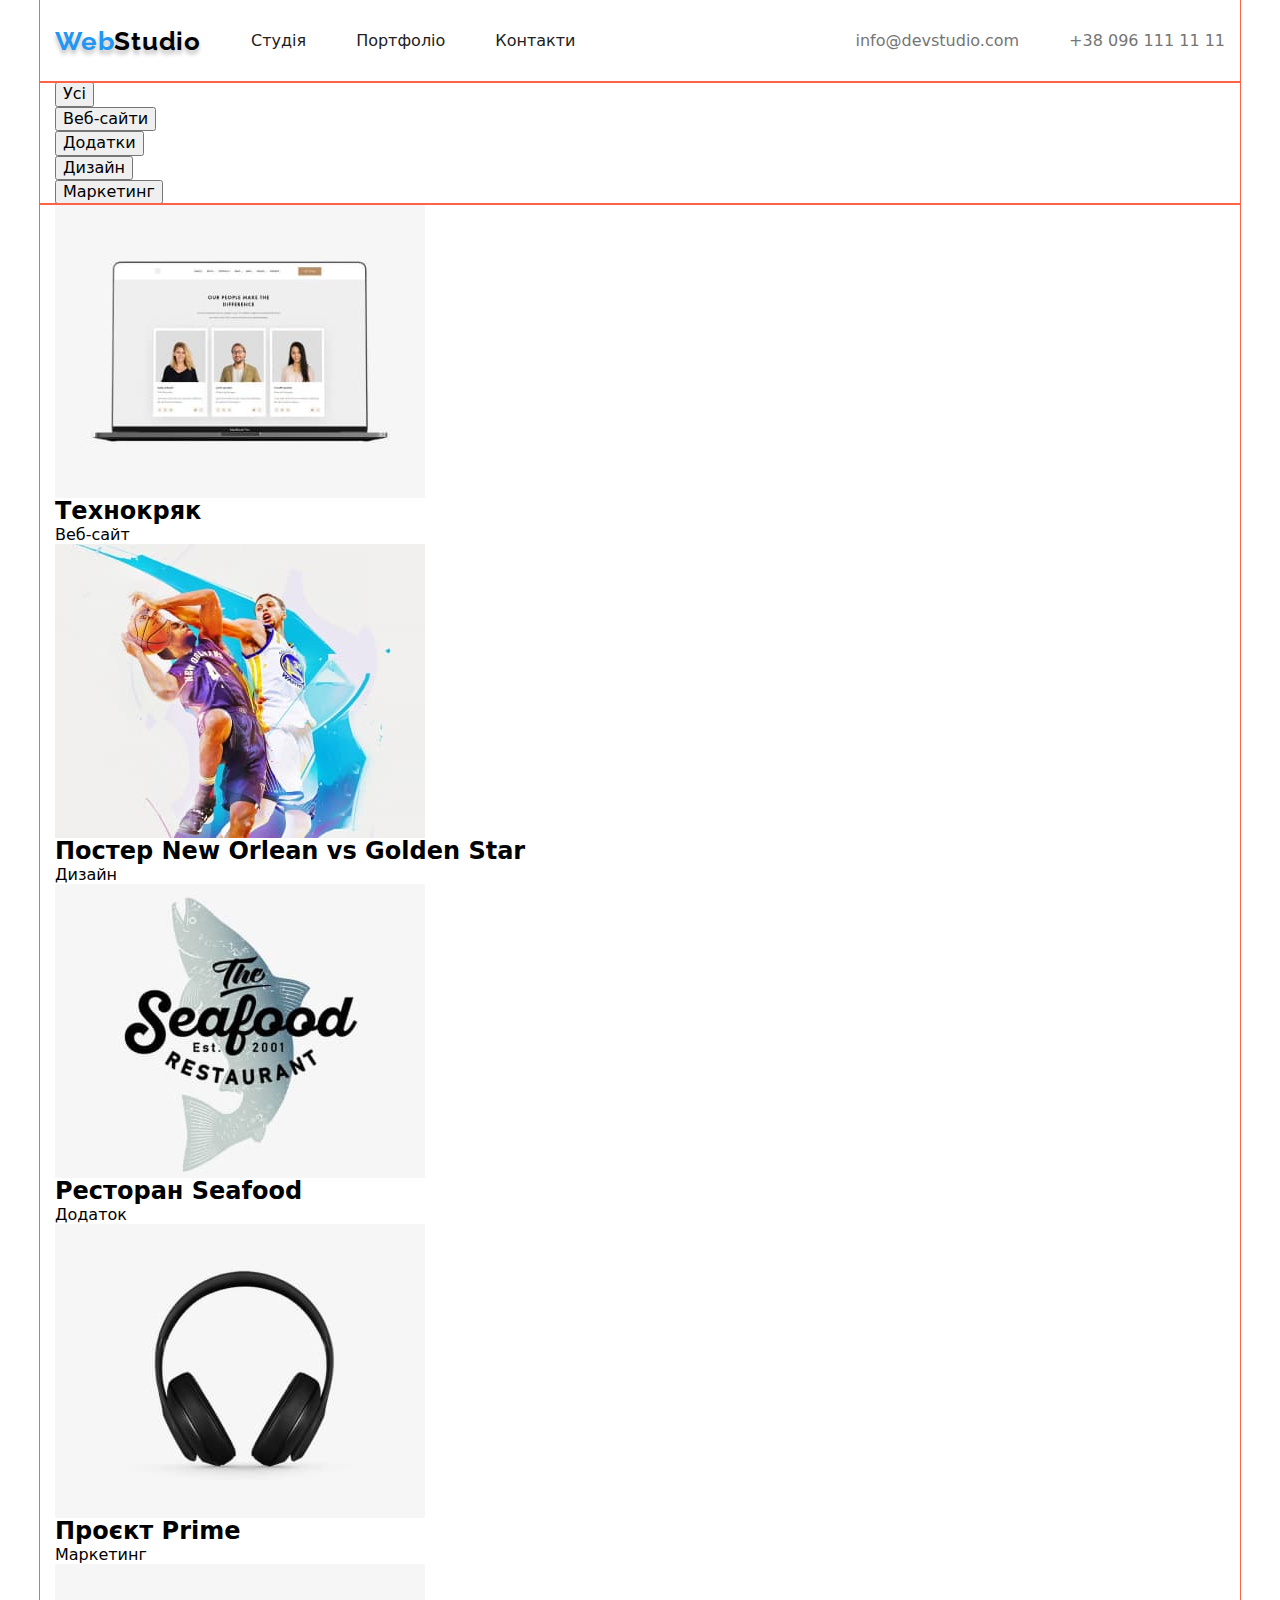
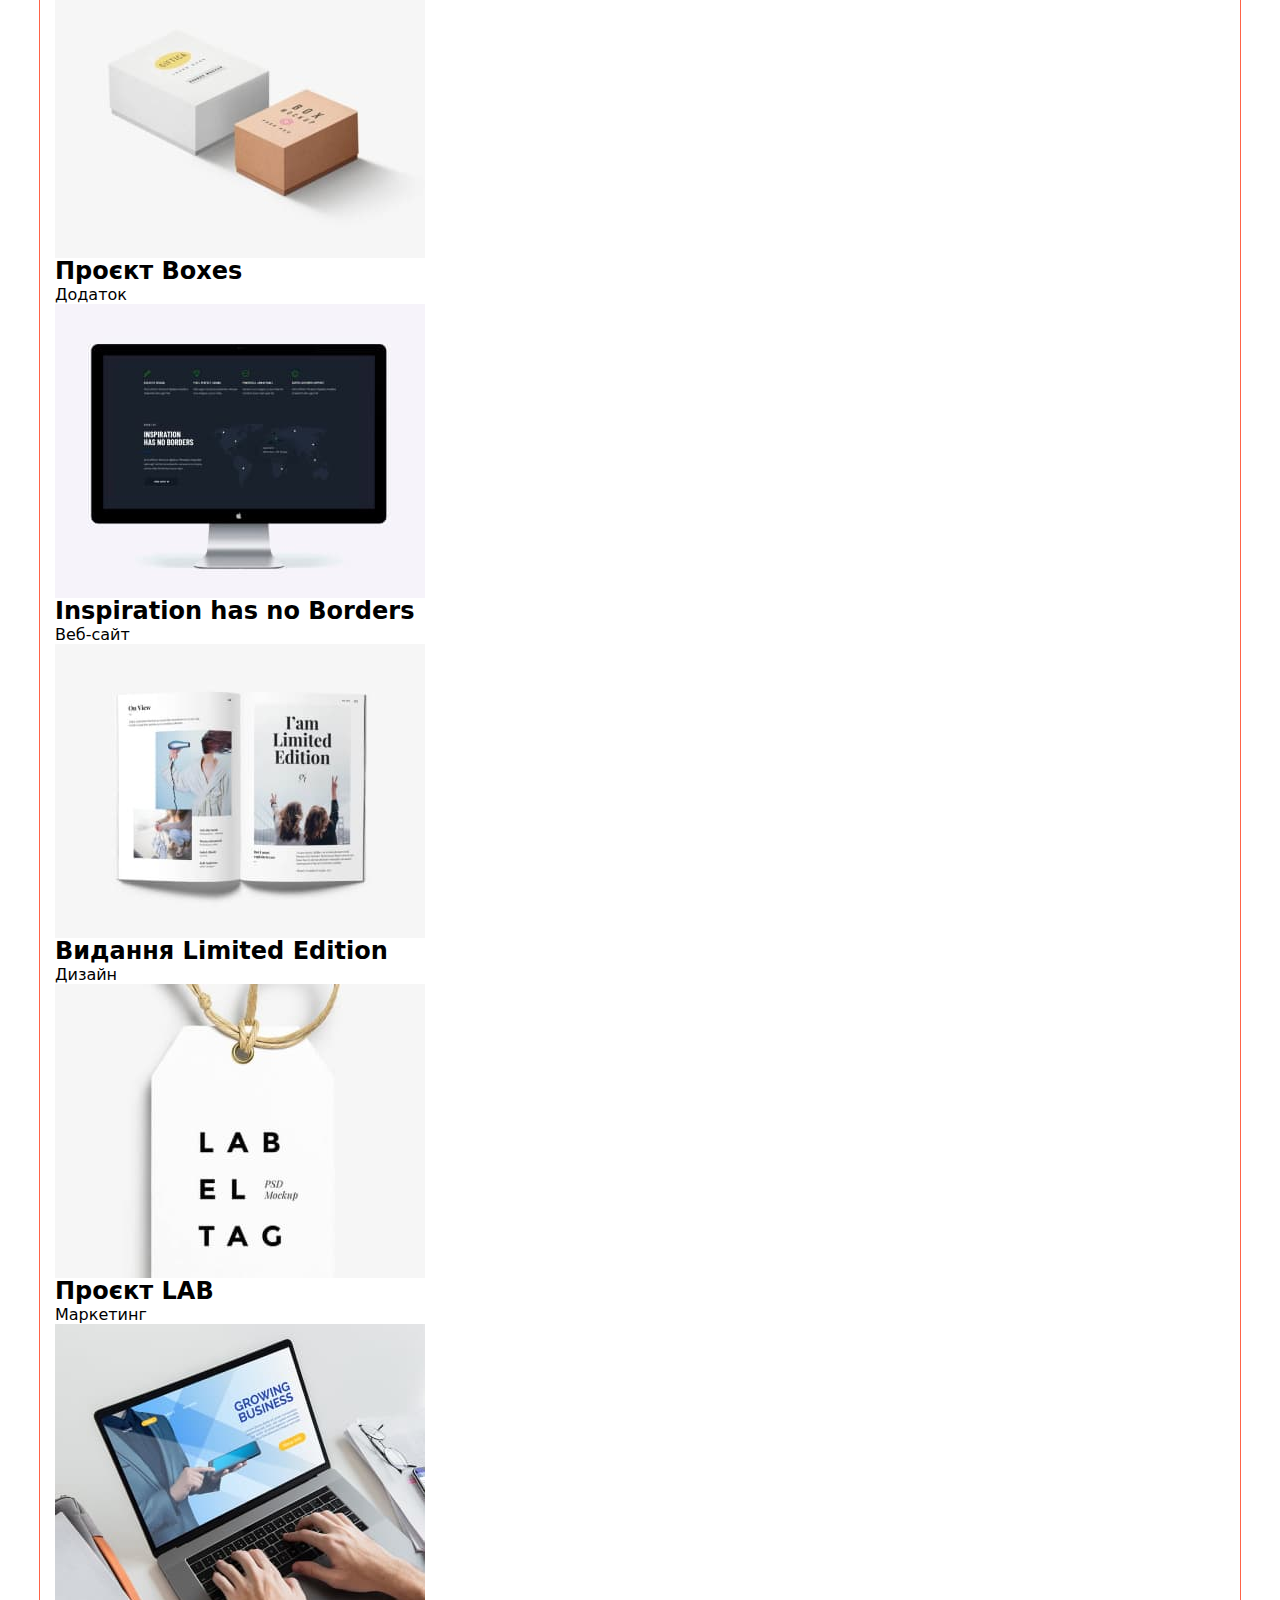
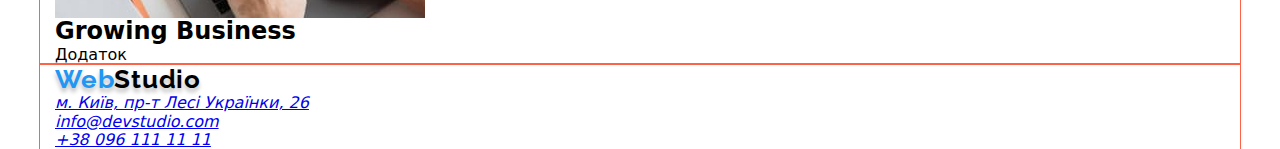
==== portfolio.html @ 40fbf017 "homework4" ====
<!DOCTYPE html>
<html lang="en">
<head>
    <meta charset="UTF-8">
    <meta name="viewport" content="width=device-width, initial-scale=1.0">
    <title>Portfolio</title>
    <link rel="stylesheet" href="https://cdnjs.cloudflare.com/ajax/libs/modern-normalize/2.0.0/modern-normalize.min.css">
    <link rel="stylesheet" href="./css/style.css">
    <link rel="preconnect" href="https://fonts.googleapis.com">
    <link rel="preconnect" href="https://fonts.gstatic.com" crossorigin>
    <link href="https://fonts.googleapis.com/css2?family=Raleway:wght@700&family=Roboto:wght@400;500;700;900&display=swap" rel="stylesheet">
</head>
<body>

    <!-- header -->

    <header class="header">
        <div class="container">
            <div class="header-section">
                <nav class="header-nav">
                    <a class="logo" href="./index.html">Web<span class="part">Studio</span></a>
                    <ul class="link-list">
                        <li><a class="link" href="./index.html">Студія</a></li>
                        <li><a class="link" href="./portfolio.html">Портфоліо</a></li>
                        <li><a class="link" href="#">Контакти</a></li>
                    </ul>
                </nav>
                    <ul class="contact-list">
                        <li><a class="contact" href="#">info@devstudio.com</a></li>
                        <li><a class="contact" href="#">+38 096 111 11 11</a></li>
                    </ul>
            </div>
        </div>
    </header>

    <!-- main -->

    <main>
        <section class="portfolio">
            <div class="container">
                <ul class="button-list">
                    <li><button class="button">Усі</button></li>
                    <li><button class="button">Веб-сайти</button></li>
                    <li><button class="button">Додатки</button></li>
                    <li><button class="button">Дизайн</button></li>
                    <li><button class="button">Маркетинг</button></li>
                </ul>
            </div>
            <div class="container poster">
                <h1 class="visually-hidden">Проекти</h1>
                <ul class="portfolio-list">
                    <li class="portfolio-item">
                        <img src="./images/poster1.jpg" alt="">
                        <h2 class="portfolio-title">Технокряк</h2>
                        <p class="portfolio-text">Веб-сайт</p>
                    </li>
                    <li class="portfolio-item">
                        <img src="./images/poster2.jpg" alt="">
                        <h2 class="portfolio-title">Постер New Orlean vs Golden Star</h2>
                        <p class="portfolio-text">Дизайн</p>
                    </li>
                    <li class="portfolio-item">
                        <img src="./images/poster3.jpg" alt="">
                        <h2 class="portfolio-title">Ресторан Seafood</h2>
                        <p class="portfolio-text">Додаток</p>
                    </li>
                    <li class="portfolio-item">
                        <img src="./images/poster4.jpg" alt="">
                        <h2 class="portfolio-title">Проєкт Prime</h2>
                        <p class="portfolio-text">Маркетинг</p>
                    </li>
                    <li class="portfolio-item">
                        <img src="./images/poster5.jpg" alt="">
                        <h2 class="portfolio-title">Проєкт Boxes</h2>
                        <p class="portfolio-text">Додаток</p>
                    </li>
                    <li class="portfolio-item">
                        <img src="./images/poster6.jpg" alt="">
                        <h2 class="portfolio-title">Inspiration has no Borders</h2>
                        <p class="portfolio-text">Веб-сайт</p>
                    </li>
                    <li class="portfolio-item">
                        <img src="./images/poster7.jpg" alt="">
                        <h2 class="portfolio-title">Видання Limited Edition</h2>
                        <p class="portfolio-text">Дизайн</p>
                    </li>
                    <li class="portfolio-item">
                        <img src="./images/poster8.jpg" alt="">
                        <h2 class="portfolio-title">Проєкт LAB</h2>
                        <p class="portfolio-text">Маркетинг</p>
                    </li>
                    <li class="portfolio-item">
                        <img src="./images/poster9.jpg" alt="">
                        <h2 class="portfolio-title">Growing Business</h2>
                        <p class="portfolio-text">Додаток</p>
                    </li>
                </ul>
            </div>
        </section>
    </main>

    <!-- footer -->

    <footer class="footer">
        <div class="container">
            <a class="logo" href="./index.html">Web<span class="part">Studio</span></a>
            <address class="address">
                <ul class="address-list">
                    <li><a class="link" href="https://goo.gl/maps/CPtrU1FHBa2aNyZL9" target="_blank" rel="noopener noreferrer nofollow">м. Київ, пр-т Лесі Українки, 26</a></li>
                    <li><a class="contact" href="#">info@devstudio.com</a></li>
                    <li><a class="contact" href="#">+38 096 111 11 11</a></li>
                </ul>
            </address>
        </div>
    </footer>
</body>
</html>
---- css/style.css ----
:root {
    --primary-text-color: #757575;
    --title-text-color: #212121;
    --accent-color: #2196F3;
    --team-background-color: #F5F4FA;
    --footer-color: #2F303A;
    --color-white: #FFFFFF;
    --color-black: #000000;
    --footer-contact-color: rgba(255, 255, 255, 0.60);
    --link-ikon-color: #AFB1B8;
}

.body {
    color: var(--primary-text-color);
    font-family: Roboto, sans-serif;
    font-size: 14px;
    font-weight: 400;
    background-color: var(--color-white);
    line-height: normal;
}

.visually-hidden {
    position: absolute;
    white-space: nowrap;
    width: 1px;
    height: 1px;
    overflow: hidden;
    border: 0;
    padding: 0;
    clip: rect(0 0 0 0);
    clip-path: inset(50%);
    margin: -1px;
}

h1,
h2,
h3,
h4,
h5,
h6,
p {
    margin: 0px;
    padding: 0px;
}

ul {
    margin: 0px;
    padding: 0px;
    list-style: none;
}

.container {
    width: 1200px;
    padding-left: 15px;
    padding-right: 15px;
    margin-left: auto;
    margin-right: auto;
    outline: 1px solid tomato;
}

img {
    display: block;
    height: auto;
}


/* header */

.logo {
    color: var(--accent-color);
    font-family: Raleway;
    font-size: 26px;
    font-weight: 700;
    letter-spacing: 0.78px;
    line-height: normal;
    text-decoration: none;
    text-shadow: 0px 4px 4px rgba(0, 0, 0, 0.25);
}

.part {
    color: var(--color-black);
}

.header .link {
    display: block;
    margin: 32px 0;

    color: var(--title-text-color);
    font-weight: 500;
    text-decoration: none;
}

.header .link:hover,
.header .link:focus {
    color: var(--accent-color);
}

.header .contact {
    color: var(--primary-text-color);
    font-weight: 500;
    text-decoration: none;
}

.header .contact:hover,
.header .contact:focus {
    color: var(--accent-color);
}

.header-section {
    display: flex;
    justify-content: space-between;
}

.header-nav {
    display: flex;
    gap: 50px;
    align-items: center;

}

.header .link-list {
    display: flex;
    gap: 50px;
}

.header .contact-list {
    display: flex;
    gap: 50px;
    align-items: center;
}


/* hero */

.hero {
    background-color: var(--footer-color);
    width: 1600px;
    height: 600px;
    margin-left: auto;
    margin-right: auto;
    padding-top: 200px;
    padding-bottom: 280px;

    background-image: url(../images/hero\ image.jpg);
    background-repeat: no-repeat;
    background-size: cover;
    background-position: center;
}

.hero-title {
    color: var(--color-white);
    margin-bottom: 30px;

    font-size: 44px;
    font-weight: 900;
    text-transform: uppercase;
    text-align: center;
    line-height: 1.3;
    letter-spacing: 2.64px;
}

.hero .button {
    display: block;
    color: var(--color-white);
    background-color: var(--accent-color);
    padding: 10px 32px;
    width: 216px;
    height: 50px;
    border-radius: 4px;
    margin-left: auto;
    margin-right: auto;

    font-family: Roboto;
    font-size: 16px;
    font-weight: 700;
    line-height: 1.8;
    text-align: center;
    text-decoration: none;
}


/* advanced */

.advanced {
    padding-top: 94px;
    padding-bottom: 94px;
}

.advanced .container {
    display: flex;
    height: 248px;

}

.advanced-list {
    display: flex;
    /* justify-content: center; */
    gap: 30px;
}

.advanced-item {
    width: 270px;
}

.advanced-icon {
    display: flex;
    justify-content: center;
    align-items: center;
    
    background-color: var(--team-background-color);
    border-radius: 4px;
    height: 120px;
    margin-bottom: 30px;
}

.advanced-title {
    margin-bottom: 10px;

    font-size: 14px;
    font-weight: 700;
    text-transform: uppercase;
}

.advanced-text {
    color: var(--primary-text-color);
    font-size: 14px;
    font-weight: 400;
    line-height: 1.7;
    letter-spacing: 0.42px;
}


/* photo */


.photo {
    padding-bottom: 94px;
}

.photo .photo-title {
    margin-bottom: 50px;

    text-align: center;
    font-size: 36px;
    font-weight: 700;
}

.photo .photo-list {
    display: flex;
    justify-content: center;
    gap: 30px;
}


/* team */

.team {
    padding-top: 94px;
    padding-bottom: 94px;
    background-color: var(--team-background-color);
    text-align: center;
}

.team-title {
    margin-bottom: 50px;

    color: var(--title-text-color);
    font-size: 36px;
    font-weight: 700;
}

.team-card-list {
    display: flex;
    justify-content: center;
    gap: 30px;
}

.team-card-item {
    width: calc((100%-90) / 4);
    background-color: var(--color-white);
    box-shadow: 0px 2px 1px 0px rgba(0, 0, 0, 0.20), 0px 1px 1px 0px rgba(0, 0, 0, 0.14), 0px 1px 3px 0px rgba(0, 0, 0, 0.12);
    border-radius: 0px 0px 4px 4px;
}

.name-title {
    margin-bottom: 10px;

    color: var(--title-text-color);
    font-size: 16px;
    font-weight: 500;
}

.team-text {
    margin-bottom: 16px;

    color: var(--primary-text-color);
    font-size: 16px;
    font-weight: 400;
    letter-spacing: 0.48px;
}

.team-icon-list {
    display: flex;
    justify-content: center;
    align-items: center;
    column-gap: 10px;
}

.team-icon-list-item {
    display: block;
    width: 44px;
    height: 44px;
}


.card {
    padding: 30px 0;
}

.team-icon-link {
    display: flex;
    justify-content: center;
    align-items: center;
    width: 100%;
    height: 100%;
    fill: var(--link-ikon-color);
}


/* clients */

.clients {
    padding-top: 94px;
    padding-bottom: 94px;
    background-color: var(--color-white);
    text-align: center;
}

.clients-title {
    margin-bottom: 50px;

    font-size: 36px;
    font-weight: 700;
    letter-spacing: 1.08px;
    color: var(--title-text-color);
}
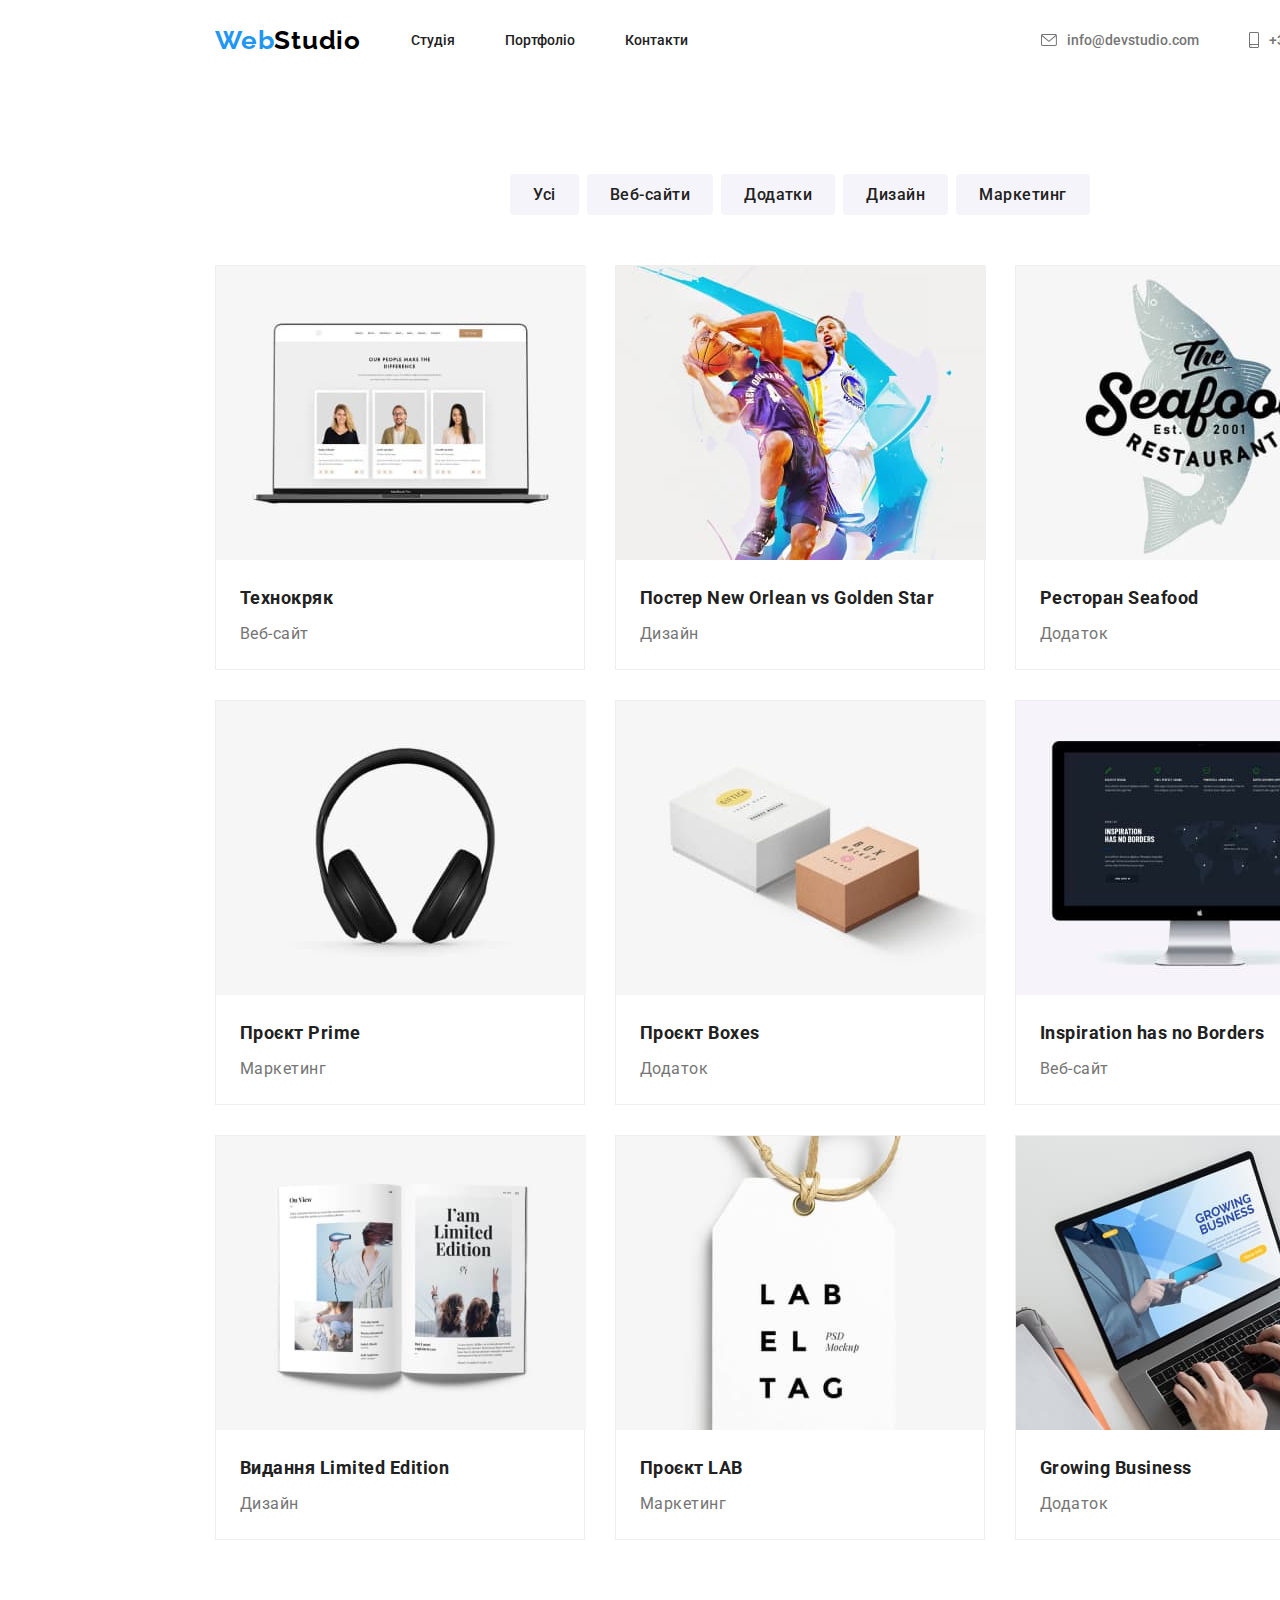
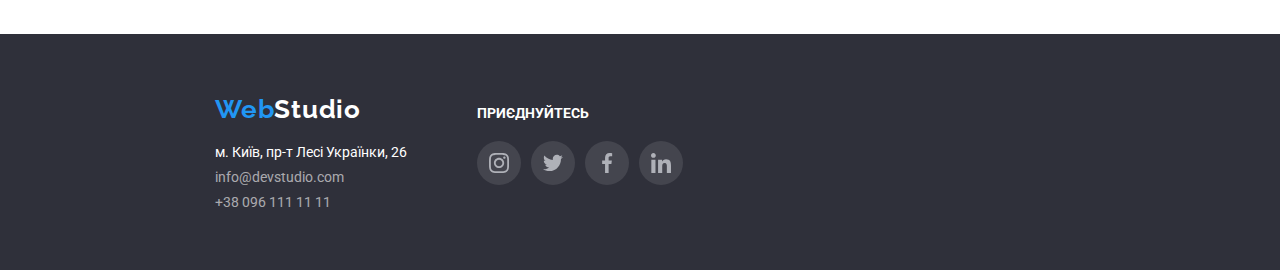
==== commit cc9205af: "homework4" ====
--- a/portfolio.html
+++ b/portfolio.html
@@ -14,7 +14,7 @@
 
     <!-- header -->
 
-    <header class="header">
+    <header class="header portfolio-page">
         <div class="container">
             <div class="header-section">
                 <nav class="header-nav">
@@ -26,8 +26,16 @@
                     </ul>
                 </nav>
                     <ul class="contact-list">
-                        <li><a class="contact" href="#">info@devstudio.com</a></li>
-                        <li><a class="contact" href="#">+38 096 111 11 11</a></li>
+                        <li class="contact-item"><a class="contact envelope" href="mailto:info@devstudio.com">
+                            <svg width="16" height="12">
+                                <use href="./images/symbol-defs.svg#icon-envelope"></use>
+                            </svg>info@devstudio.com</a>
+                        </li>
+                        <li class="contact-item"><a class="contact smartphone" href="tel:+38 096 111 11 11">
+                            <svg width="10" height="16">
+                                <use href="./images/symbol-defs.svg#icon-smartphone"></use>
+                            </svg>+38 096 111 11 11</a>
+                        </li>
                     </ul>
             </div>
         </div>
@@ -101,16 +109,43 @@
 
     <!-- footer -->
 
-    <footer class="footer">
-        <div class="container">
-            <a class="logo" href="./index.html">Web<span class="part">Studio</span></a>
-            <address class="address">
-                <ul class="address-list">
-                    <li><a class="link" href="https://goo.gl/maps/CPtrU1FHBa2aNyZL9" target="_blank" rel="noopener noreferrer nofollow">м. Київ, пр-т Лесі Українки, 26</a></li>
-                    <li><a class="contact" href="#">info@devstudio.com</a></li>
-                    <li><a class="contact" href="#">+38 096 111 11 11</a></li>
+    <footer class="footer portfolio-footer">
+        <div class="container footer-nav">
+            <div>
+                <a class="logo" href="./index.html">Web<span class="part">Studio</span></a>
+                <address class="address">
+                    <ul class="address-list">
+                        <li><a class="link" href="https://goo.gl/maps/CPtrU1FHBa2aNyZL9" target="_blank" rel="noopener noreferrer nofollow">м. Київ, пр-т Лесі Українки, 26</a></li>
+                        <li><a class="contact" href="#">info@devstudio.com</a></li>
+                        <li><a class="contact" href="#">+38 096 111 11 11</a></li>
+                    </ul>
+                </address>
+            </div>
+            <div>
+                <h2 class="join-title">Приєднуйтесь</h2>
+                <ul class="join-list">
+                    <li class="join-item">
+                        <a class="join-link" href="#"><svg width="20" height="20">
+                            <use href="./images/symbol-defs.svg#icon-instagram"></use>
+                        </svg></a>
+                    </li>
+                    <li class="join-item">
+                        <a class="join-link" href="#"><svg width="20" height="20">
+                            <use href="./images/symbol-defs.svg#icon-twitter"></use>
+                        </svg></a>
+                    </li>
+                    <li class="join-item">
+                        <a class="join-link" href="#"><svg width="20" height="20">
+                            <use href="./images/symbol-defs.svg#icon-facebook"></use>
+                        </svg></a>
+                    </li>
+                    <li class="join-item">
+                        <a class="join-link" href="#"><svg width="20" height="20">
+                            <use href="./images/symbol-defs.svg#icon-linkedin"></use>
+                        </svg></a>
+                    </li>
                 </ul>
-            </address>
+            </div>
         </div>
     </footer>
 </body>
--- a/css/style.css
+++ b/css/style.css
@@ -10,13 +10,14 @@
     --link-ikon-color: #AFB1B8;
 }
 
-.body {
+body {
     color: var(--primary-text-color);
     font-family: Roboto, sans-serif;
     font-size: 14px;
     font-weight: 400;
     background-color: var(--color-white);
     line-height: normal;
+    width: 1600px;
 }
 
 .visually-hidden {
@@ -55,7 +56,7 @@
     padding-right: 15px;
     margin-left: auto;
     margin-right: auto;
-    outline: 1px solid tomato;
+    /* outline: 1px solid tomato; */
 }
 
 img {
@@ -125,8 +126,22 @@
 
 .header .contact-list {
     display: flex;
+    justify-content: center;
+    align-items: center;
     gap: 50px;
-    align-items: center;
+}
+
+.contact-item .contact {
+    display: flex;
+    justify-content: center;
+    align-items: center;
+    gap: 10px;
+    fill: var(--primary-text-color);
+}
+
+.contact-item .contact:hover,
+.contact-item .contact:focus {
+    fill: var(--accent-color);
 }
 
 
@@ -216,15 +231,13 @@
 .advanced-title {
     margin-bottom: 10px;
 
-    font-size: 14px;
+    color: var(--title-text-color);
     font-weight: 700;
     text-transform: uppercase;
 }
 
 .advanced-text {
     color: var(--primary-text-color);
-    font-size: 14px;
-    font-weight: 400;
     line-height: 1.7;
     letter-spacing: 0.42px;
 }
@@ -240,6 +253,7 @@
 .photo .photo-title {
     margin-bottom: 50px;
 
+    color: var(--title-text-color);
     text-align: center;
     font-size: 36px;
     font-weight: 700;
@@ -257,6 +271,7 @@
 .team {
     padding-top: 94px;
     padding-bottom: 94px;
+
     background-color: var(--team-background-color);
     text-align: center;
 }
@@ -310,8 +325,14 @@
     display: block;
     width: 44px;
     height: 44px;
-}
-
+    border-radius: 50%;
+}
+
+.team-icon-list-item:hover,
+.team-icon-list-item:focus {
+    fill: var(--color-white);
+    background-color: var(--accent-color);
+}
 
 .card {
     padding: 30px 0;
@@ -321,9 +342,17 @@
     display: flex;
     justify-content: center;
     align-items: center;
+
     width: 100%;
     height: 100%;
     fill: var(--link-ikon-color);
+    border-radius: 50%;
+}
+
+.team-icon-link:hover,
+.team-icon-link:focus {
+    fill: var(--color-white);
+    background-color: var(--accent-color);
 }
 
 
@@ -345,3 +374,219 @@
     color: var(--title-text-color);
 }
 
+.clients-list {
+    display: flex;
+    justify-content: center;
+    align-items: center;
+    column-gap: 30px;
+}
+
+.clients-item {
+    display: block;
+    width: calc((100% - 150px) / 6);
+    height: 92px;
+    border: 1px solid var(--link-ikon-color);
+    border-radius: 4px;
+}
+
+.clients-item:hover,
+.clients-item:focus {
+    fill: var(--accent-color);
+    border: 1px solid var(--accent-color);
+}
+
+.clients-link {
+    display: flex;
+    justify-content: center;
+    align-items: center;
+    width: 100%;
+    height: 100%;
+    fill: var(--link-ikon-color);
+}
+
+.clients-link:hover, 
+.clients-link:focus{
+    fill: var(--accent-color);
+}
+
+
+
+.footer {
+    padding-top: 60px;
+    padding-bottom: 60px;
+
+    background-color: var(--footer-color);
+}
+
+.footer .logo {
+    display: block;
+    margin-bottom: 20px;
+    text-shadow: none;
+}
+
+.footer .part {
+    color: var(--color-white);
+}
+
+.address-list .link {
+    font-size: 14px;
+    font-weight: 400;
+    color: var(--color-white);
+    text-decoration: none;
+    font-style: normal;
+}
+
+.address .link:hover,
+.address .link:focus {
+    color: var(--accent-color);
+}
+
+.address-list {
+    display: flex;
+    flex-direction: column;
+    gap: 9px;
+}
+
+.address-list .contact {
+    color: rgba(255, 255, 255, 0.60);
+    font-size: 14px;
+    font-weight: 400;
+    text-decoration: none;
+    font-style: normal;
+}
+
+.address .contact:hover,
+.address .contact:focus {
+    color: var(--accent-color);
+}
+
+.footer-nav {
+    display: flex;
+    align-items: baseline;
+    column-gap: 70px;
+}
+
+.join-title {
+    margin-bottom: 20px;
+
+    font-weight: 700;
+    font-size: 14px;
+    text-transform: uppercase;
+    color: var(--color-white);
+}
+
+.join-list {
+    display: flex;
+    align-items: center;
+    column-gap: 10px;
+}
+
+.join-item {
+    display: flex;
+    justify-content:center;
+    align-items: center;
+    width: 44px;
+    height: 44px;
+}
+
+.join-link {
+    display: flex;
+    justify-content: center;
+    align-items: center;
+    width: 100%;
+    height: 100%;
+    border-radius: 50%;
+    background-color: rgba(255, 255, 255, 0.1);
+    fill: var(--link-ikon-color);
+}
+
+.join-link:hover,
+.join-link:focus {
+    fill: var(--color-white);
+    background-color: var(--accent-color);
+}
+
+/* portfolio */
+
+
+.portfolio-page .logo {
+    text-shadow: none;
+}
+
+.portfolio-footer {
+    margin-top: 94px;
+}
+
+.portfolio {
+    margin-top: 94px;
+}
+
+.portfolio .container {
+    display: flex;
+    justify-content: center;
+}
+
+.button-list {
+    display: flex;
+    justify-content: center;
+    gap: 8px;
+}
+
+.portfolio .button {
+    display: block;
+    color: var(--title-text-color);
+    background-color: var(--team-background-color);
+    border-radius: 4px;
+    border: 1px solid transparent;
+    padding: 6px 22px;
+    cursor: pointer;
+
+    font-size: 16px;
+    font-weight: 500;
+    line-height: 1.7;
+    letter-spacing: 0.48px;
+}
+
+.portfolio .button:hover,
+.portfolio .button:focus {
+    color: var(--color-white);
+    background-color: var(--accent-color);
+}
+
+.portfolio-list {
+    display: flex;
+    flex-wrap: wrap;
+    gap: 30px;
+    margin-top: 50px;
+}
+
+.portfolio-item {
+    width: 370px;
+    border: 1px solid #EEE;
+    background: #FFF;
+}
+
+.portfolio-title {
+    color: var(--title-text-color);
+    margin-top: 20px;
+    margin-left: 24px;
+    margin-right: 24px;
+
+    font-size: 18px;
+    font-weight: 700;
+    line-height: 2;
+    letter-spacing: 0.48px;
+}
+
+.portfolio-text {
+    color: var(--primary-text-color);
+    margin-left: 24px;
+    margin-right: 24px;
+    margin-top: 4px;
+    margin-bottom: 20px;
+
+    font-size: 16px;
+    font-weight: 400;
+    line-height: 1.8;
+    letter-spacing: 0.48px;
+}